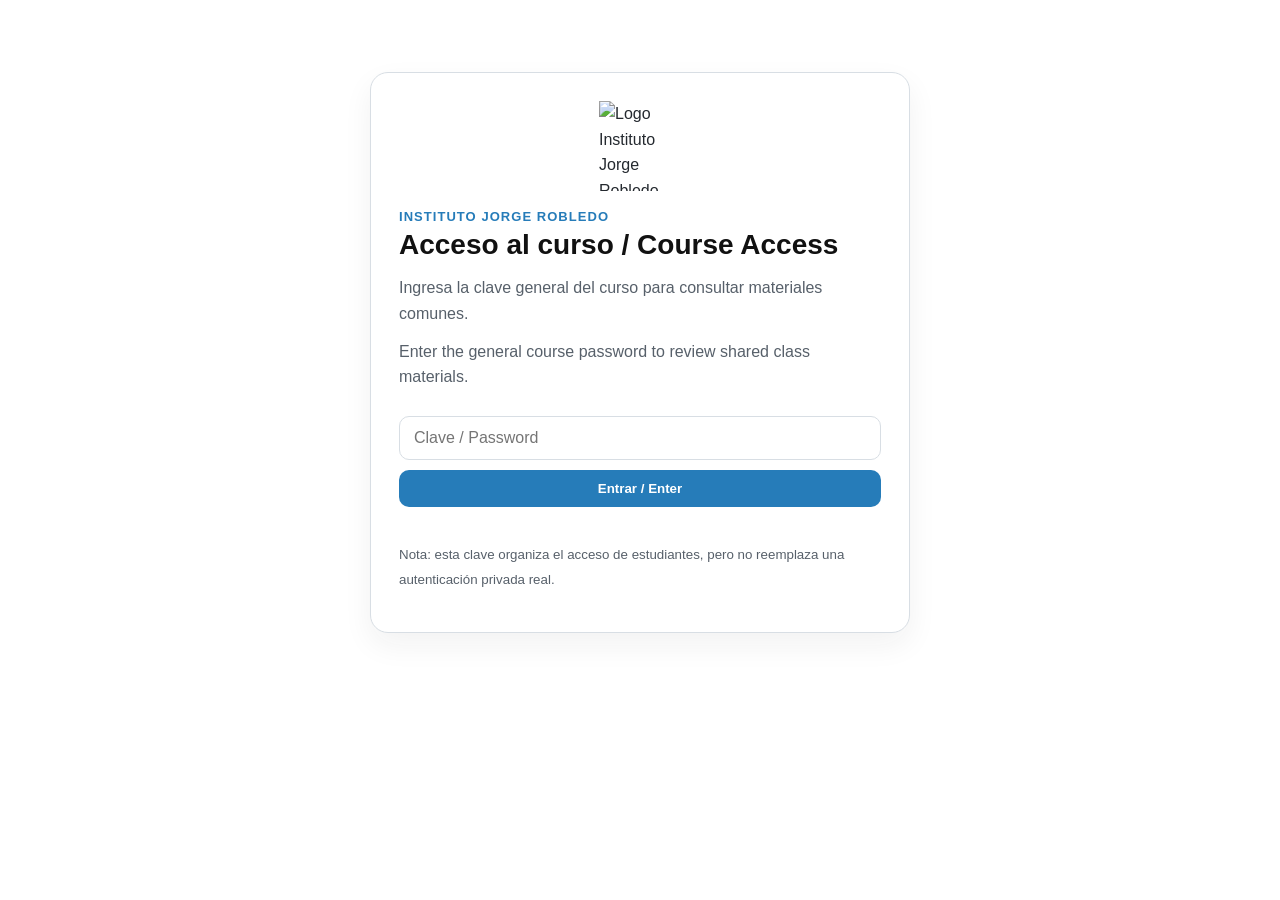
==== index.html @ e79c22cb "Add Math Workshop course homepage" ====
<!DOCTYPE html>
<html lang="es">
<head>
  <meta charset="UTF-8" />
  <meta name="viewport" content="width=device-width, initial-scale=1.0" />
  <title>Taller de Matemáticas 8° | Instituto Jorge Robledo</title>
  <link rel="stylesheet" href="assets/style.css" />
</head>
<body>
  <section id="login" class="lock-screen">
    <img class="lock-logo" src="assets/logo_colegio_transparente.png" alt="Logo Instituto Jorge Robledo" />
    <p class="kicker">Instituto Jorge Robledo</p>
    <h2>Acceso al curso / Course Access</h2>
    <p>Ingresa la clave general del curso para consultar materiales comunes.</p>
    <p>Enter the general course password to review shared class materials.</p>
    <input id="password" type="password" placeholder="Clave / Password" autocomplete="current-password" />
    <button onclick="checkAccess()">Entrar / Enter</button>
    <p id="error" class="error"></p>
    <p><small>Nota: esta clave organiza el acceso de estudiantes, pero no reemplaza una autenticación privada real.</small></p>
  </section>

  <main id="content" class="page" style="display:none;">
    <header class="hero">
      <img class="school-logo" src="assets/logo_colegio_transparente.png" alt="Logo Instituto Jorge Robledo" />
      <div class="hero-text">
        <p class="kicker">Periodo académico 3 · 2026-2</p>
        <h1>Taller de Matemáticas 8°</h1>
        <p><strong>Math Workshop 8th Grade</strong> · Página académica para práctica, guías, actividades y fortalecimiento conceptual.</p>
        <p>Academic course page for practice, guides, activities, and conceptual reinforcement.</p>
        <div class="badges">
          <span class="badge">8°A</span>
          <span class="badge">8°B</span>
          <span class="badge">8°C</span>
          <span class="badge">Taller de Matemáticas</span>
          <span class="badge">Math Workshop</span>
        </div>
      </div>
    </header>

    <section class="layout">
      <aside class="sidebar">
        <div class="sidebar-title">Navegación / Navigation</div>
        <ul class="nav-list">
          <li><a href="#ultima-clase">Última clase</a></li>
          <li><a href="#materiales">Materiales comunes</a></li>
          <li><a href="#grupos">Acceso por grupo</a></li>
          <li><a href="#archivo">Archivo semanal</a></li>
        </ul>
      </aside>

      <div class="card-grid">
        <article id="ultima-clase" class="card full">
          <h2>Última clase / Latest Class</h2>
          <div class="notice">
            <p><strong>Semana 01:</strong> Introducción al taller, acuerdos de trabajo y diagnóstico inicial de razonamiento matemático.</p>
            <p><strong>Week 01:</strong> Workshop introduction, classroom agreements, and initial mathematical reasoning diagnostic activity.</p>
          </div>
          <div class="button-row">
            <a class="button" href="clases/semana-01/">Abrir Semana 01</a>
            <a class="button secondary" href="README.md">Ver README</a>
          </div>
        </article>

        <article id="materiales" class="card">
          <h2>Materiales comunes / Shared Materials</h2>
          <p>Los videos, conceptos generales, guías y recursos base serán iguales para 8°A, 8°B y 8°C.</p>
          <p>General videos, concepts, guides, and base resources will be shared across 8°A, 8°B, and 8°C.</p>
        </article>

        <article id="grupos" class="card">
          <h2>Acceso por grupo / Group Access</h2>
          <p>Cada grupo tendrá una clave específica para recordatorios, actividades y observaciones particulares.</p>
          <div class="button-row">
            <a class="button secondary" href="grupos/8A.html">8°A</a>
            <a class="button secondary" href="grupos/8B.html">8°B</a>
            <a class="button secondary" href="grupos/8C.html">8°C</a>
          </div>
        </article>

        <article id="archivo" class="card full">
          <h2>Archivo semanal / Weekly Archive</h2>
          <p>Las clases se organizarán por semana para que los estudiantes puedan revisar contenido visto, descargar recursos y preparar actividades pendientes.</p>
          <ul>
            <li><a href="clases/semana-01/">Semana 01 · Introducción al taller</a></li>
          </ul>
        </article>
      </div>
    </section>

    <footer class="footer">
      <p>Instituto Jorge Robledo · Taller de Matemáticas 8° · 2026-2</p>
      <p>Hosted on GitHub Pages.</p>
    </footer>
  </main>

  <script>
    const COURSE_PASSWORD = "taller8-2026";
    const ACCESS_KEY = "ijr-taller-matematicas-8-2026-2-access";

    function checkAccess() {
      const input = document.getElementById("password").value.trim();
      const error = document.getElementById("error");
      if (input === COURSE_PASSWORD) {
        localStorage.setItem(ACCESS_KEY, "ok");
        document.getElementById("login").style.display = "none";
        document.getElementById("content").style.display = "block";
      } else {
        error.textContent = "Clave incorrecta. Verifica con el docente. / Incorrect password.";
      }
    }

    window.onload = () => {
      if (localStorage.getItem(ACCESS_KEY) === "ok") {
        document.getElementById("login").style.display = "none";
        document.getElementById("content").style.display = "block";
      }
    };
  </script>
</body>
</html>
---- assets/style.css ----
:root {
  --bg: #ffffff;
  --text: #24292f;
  --muted: #57606a;
  --soft: #f6f8fa;
  --border: #d8dee4;
  --primary: #267CB9;
  --primary-dark: #1f5f8f;
  --success: #1a7f37;
  --warning: #9a6700;
}

* { box-sizing: border-box; }

body {
  margin: 0;
  background: var(--bg);
  color: var(--text);
  font-family: -apple-system, BlinkMacSystemFont, "Segoe UI", Helvetica, Arial, sans-serif;
  line-height: 1.6;
}

.page {
  max-width: 1180px;
  margin: 0 auto;
  padding: 48px 28px 72px;
}

.hero {
  display: grid;
  grid-template-columns: auto 1fr;
  align-items: center;
  gap: 22px;
  padding-bottom: 30px;
  border-bottom: 1px solid var(--border);
}

.hero-text { min-width: 0; }

.school-logo {
  width: 96px;
  height: 104px;
  object-fit: contain;
  display: block;
}

.lock-logo {
  width: 82px;
  height: 90px;
  object-fit: contain;
  display: block;
  margin: 0 auto 16px;
}

.kicker {
  color: var(--primary);
  font-size: 13px;
  font-weight: 800;
  letter-spacing: 0.08em;
  text-transform: uppercase;
  margin: 0;
}

h1 {
  margin: 0;
  color: #111111;
  font-size: clamp(34px, 5vw, 56px);
  line-height: 1.04;
  font-weight: 850;
}

h2 {
  margin: 0 0 14px;
  color: #111111;
  font-size: 28px;
  line-height: 1.2;
}

h3 {
  margin: 0 0 10px;
  color: #111111;
  font-size: 20px;
}

p { margin: 0 0 12px; color: var(--muted); }

a { color: var(--primary); text-decoration: none; }
a:hover { text-decoration: underline; }

.layout {
  display: grid;
  grid-template-columns: 280px 1fr;
  gap: 42px;
  margin-top: 34px;
}

.sidebar {
  position: sticky;
  top: 28px;
  align-self: start;
  border: 1px solid var(--border);
  border-radius: 16px;
  padding: 22px;
  background: #fff;
}

.sidebar-title {
  color: #111;
  font-weight: 850;
  margin-bottom: 12px;
}

.nav-list {
  list-style: none;
  padding: 0;
  margin: 0;
}

.nav-list li { margin: 8px 0; }
.nav-list a {
  display: block;
  padding: 8px 10px;
  border-radius: 8px;
  color: var(--text);
}
.nav-list a:hover { background: var(--soft); text-decoration: none; }

.card-grid {
  display: grid;
  grid-template-columns: repeat(2, minmax(0, 1fr));
  gap: 18px;
}

.card {
  border: 1px solid var(--border);
  border-radius: 16px;
  padding: 22px;
  background: #fff;
  box-shadow: 0 8px 24px rgba(31, 35, 40, 0.04);
}

.card.full { grid-column: 1 / -1; }

.badges {
  display: flex;
  flex-wrap: wrap;
  gap: 8px;
  margin-top: 16px;
}

.badge {
  display: inline-block;
  padding: 5px 10px;
  border: 1px solid var(--border);
  border-radius: 999px;
  color: var(--muted);
  font-size: 12px;
  font-weight: 700;
  background: #fff;
}

.button-row {
  display: flex;
  flex-wrap: wrap;
  gap: 10px;
  margin-top: 18px;
}

.button {
  display: inline-block;
  padding: 9px 13px;
  border-radius: 8px;
  background: var(--primary);
  color: #fff;
  font-size: 13px;
  font-weight: 800;
  text-transform: uppercase;
  letter-spacing: .04em;
}
.button:hover {
  background: var(--primary-dark);
  color: #fff;
  text-decoration: none;
}

.button.secondary {
  background: #fff;
  color: var(--primary);
  border: 1px solid var(--border);
}
.button.secondary:hover { background: var(--soft); }

.notice {
  border-left: 4px solid var(--primary);
  background: var(--soft);
  padding: 14px 16px;
  border-radius: 10px;
}

.lock-screen {
  max-width: 540px;
  margin: 72px auto;
  padding: 28px;
  border: 1px solid var(--border);
  border-radius: 18px;
  background: #fff;
  box-shadow: 0 12px 30px rgba(31, 35, 40, 0.06);
}

.lock-screen input {
  width: 100%;
  padding: 12px 14px;
  margin: 14px 0 10px;
  border: 1px solid var(--border);
  border-radius: 10px;
  font-size: 16px;
}

.lock-screen button {
  width: 100%;
  padding: 11px 14px;
  border: 0;
  border-radius: 10px;
  background: var(--primary);
  color: #fff;
  font-weight: 850;
  cursor: pointer;
}

.error { color: #cf222e; font-size: 14px; min-height: 22px; }

.footer {
  margin-top: 60px;
  padding-top: 24px;
  border-top: 1px solid var(--border);
  color: var(--muted);
  font-size: 13px;
}

@media (max-width: 860px) {
  .layout { grid-template-columns: 1fr; }
  .sidebar { position: static; }
  .card-grid { grid-template-columns: 1fr; }
  .page { padding: 34px 20px 56px; }
  .hero { grid-template-columns: 1fr; }
  .school-logo { width: 82px; height: 90px; }
}
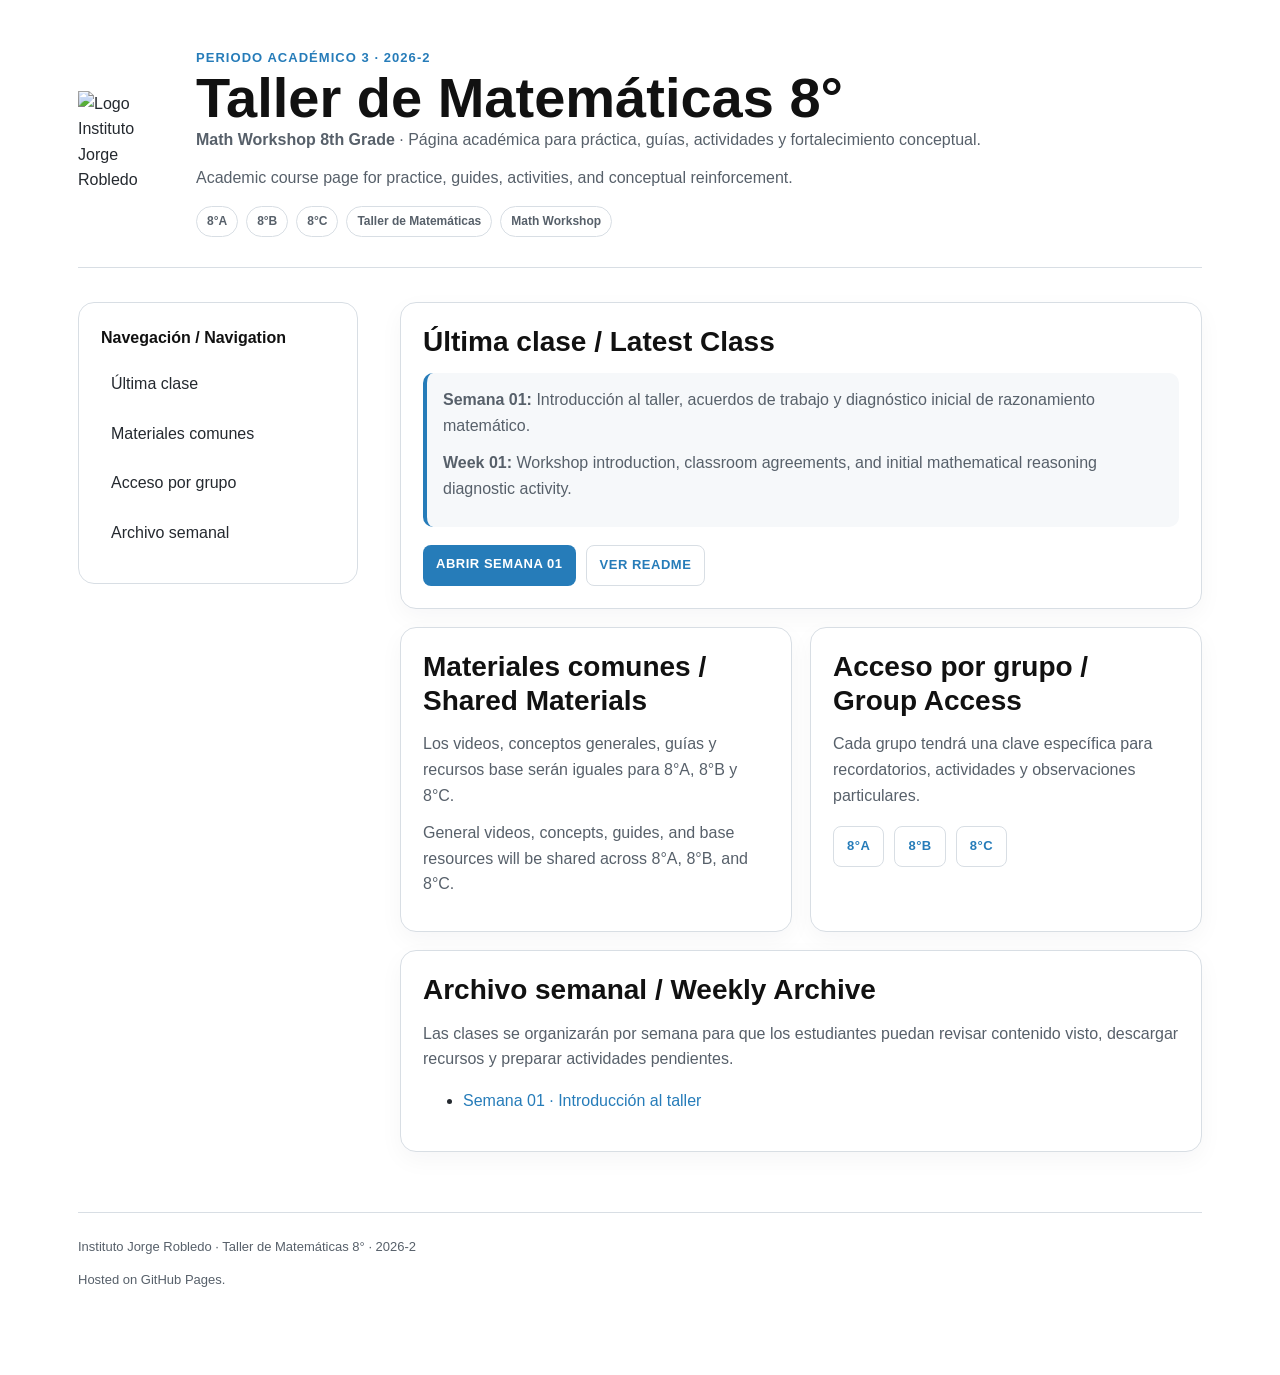
==== commit dbfc6fe1: "Remove general course password from homepage" ====
--- a/index.html
+++ b/index.html
@@ -7,19 +7,7 @@
   <link rel="stylesheet" href="assets/style.css" />
 </head>
 <body>
-  <section id="login" class="lock-screen">
-    <img class="lock-logo" src="assets/logo_colegio_transparente.png" alt="Logo Instituto Jorge Robledo" />
-    <p class="kicker">Instituto Jorge Robledo</p>
-    <h2>Acceso al curso / Course Access</h2>
-    <p>Ingresa la clave general del curso para consultar materiales comunes.</p>
-    <p>Enter the general course password to review shared class materials.</p>
-    <input id="password" type="password" placeholder="Clave / Password" autocomplete="current-password" />
-    <button onclick="checkAccess()">Entrar / Enter</button>
-    <p id="error" class="error"></p>
-    <p><small>Nota: esta clave organiza el acceso de estudiantes, pero no reemplaza una autenticación privada real.</small></p>
-  </section>
-
-  <main id="content" class="page" style="display:none;">
+  <main class="page">
     <header class="hero">
       <img class="school-logo" src="assets/logo_colegio_transparente.png" alt="Logo Instituto Jorge Robledo" />
       <div class="hero-text">
@@ -92,29 +80,5 @@
       <p>Hosted on GitHub Pages.</p>
     </footer>
   </main>
-
-  <script>
-    const COURSE_PASSWORD = "taller8-2026";
-    const ACCESS_KEY = "ijr-taller-matematicas-8-2026-2-access";
-
-    function checkAccess() {
-      const input = document.getElementById("password").value.trim();
-      const error = document.getElementById("error");
-      if (input === COURSE_PASSWORD) {
-        localStorage.setItem(ACCESS_KEY, "ok");
-        document.getElementById("login").style.display = "none";
-        document.getElementById("content").style.display = "block";
-      } else {
-        error.textContent = "Clave incorrecta. Verifica con el docente. / Incorrect password.";
-      }
-    }
-
-    window.onload = () => {
-      if (localStorage.getItem(ACCESS_KEY) === "ok") {
-        document.getElementById("login").style.display = "none";
-        document.getElementById("content").style.display = "block";
-      }
-    };
-  </script>
 </body>
 </html>
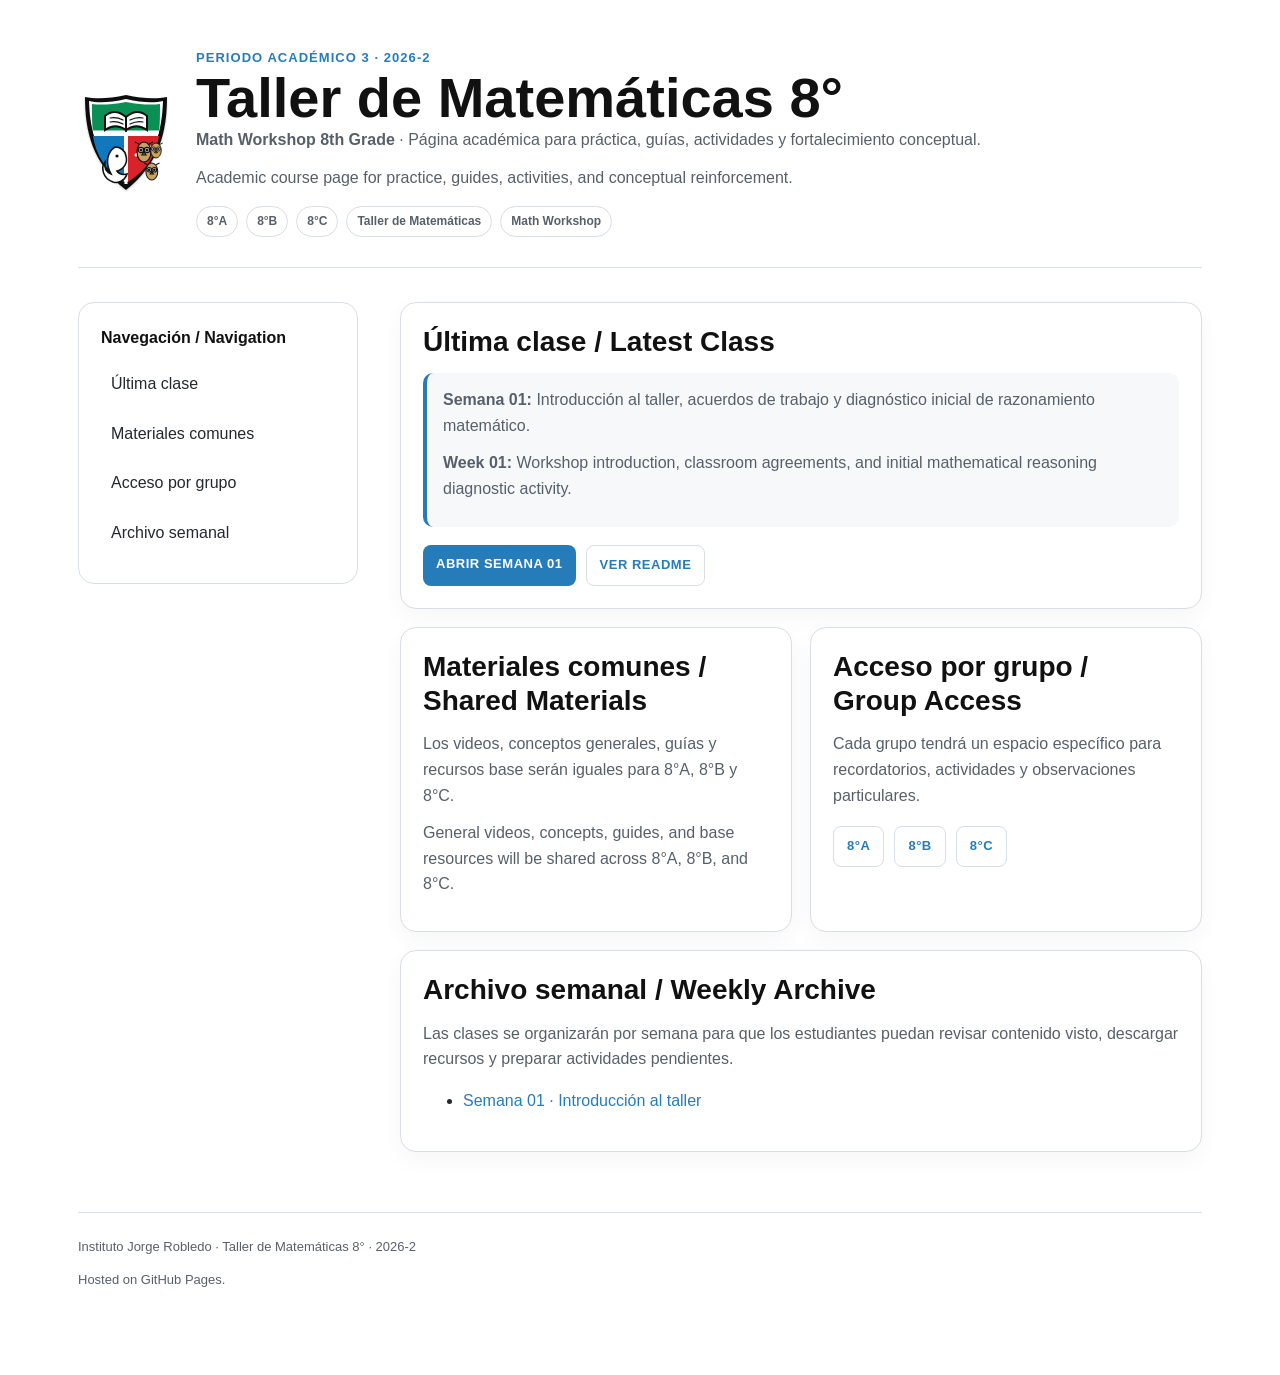
==== commit d61e215b: "Use stable SVG logo on homepage" ====
--- a/index.html
+++ b/index.html
@@ -9,7 +9,7 @@
 <body>
   <main class="page">
     <header class="hero">
-      <img class="school-logo" src="assets/logo_colegio_transparente.png" alt="Logo Instituto Jorge Robledo" />
+      <img class="school-logo" src="assets/logo_ijr.svg?v=20260706-2" alt="Logo Instituto Jorge Robledo" loading="eager" decoding="sync" />
       <div class="hero-text">
         <p class="kicker">Periodo académico 3 · 2026-2</p>
         <h1>Taller de Matemáticas 8°</h1>
@@ -57,7 +57,7 @@
 
         <article id="grupos" class="card">
           <h2>Acceso por grupo / Group Access</h2>
-          <p>Cada grupo tendrá una clave específica para recordatorios, actividades y observaciones particulares.</p>
+          <p>Cada grupo tendrá un espacio específico para recordatorios, actividades y observaciones particulares.</p>
           <div class="button-row">
             <a class="button secondary" href="grupos/8A.html">8°A</a>
             <a class="button secondary" href="grupos/8B.html">8°B</a>
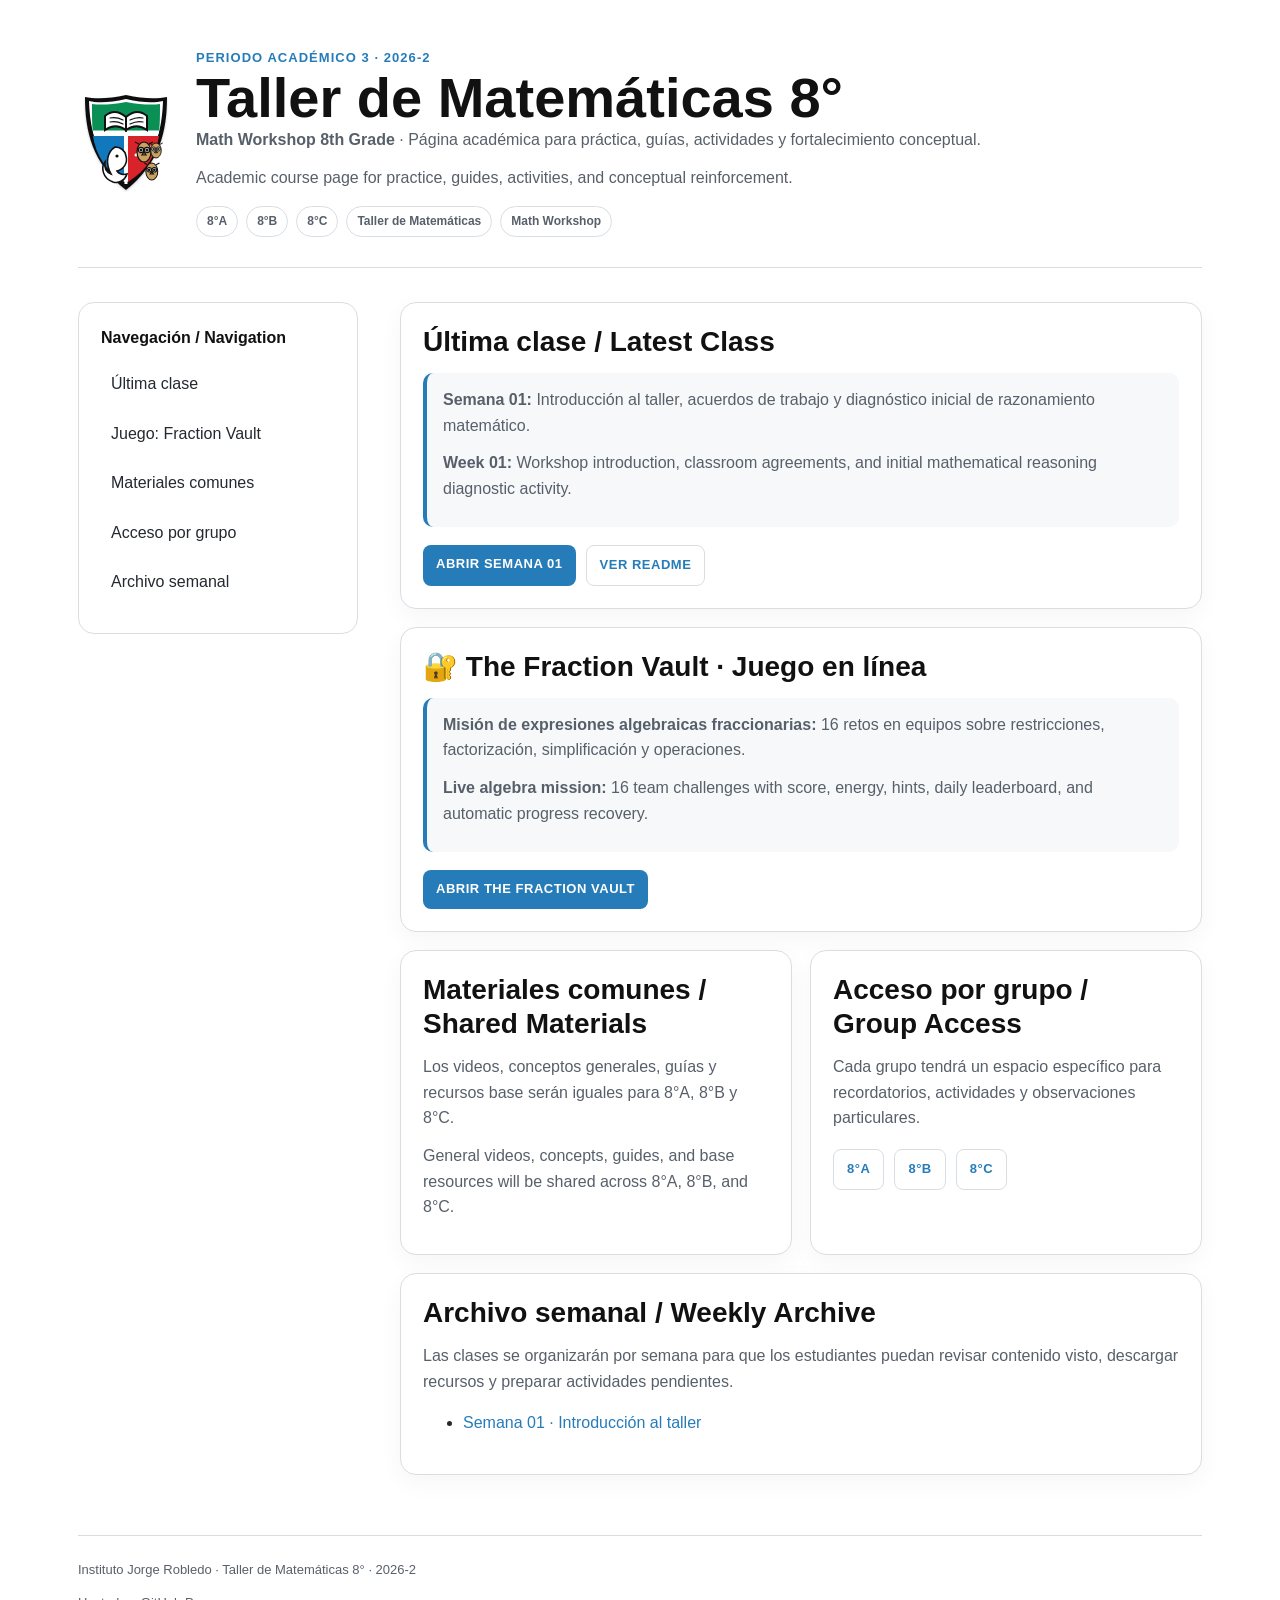
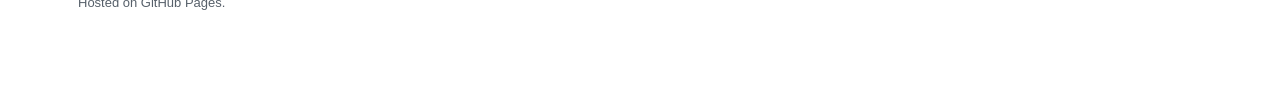
==== commit 44b00a33: "feat(game): link Fraction Vault from course home" ====
--- a/index.html
+++ b/index.html
@@ -30,6 +30,7 @@
         <div class="sidebar-title">Navegación / Navigation</div>
         <ul class="nav-list">
           <li><a href="#ultima-clase">Última clase</a></li>
+          <li><a href="#juego">Juego: Fraction Vault</a></li>
           <li><a href="#materiales">Materiales comunes</a></li>
           <li><a href="#grupos">Acceso por grupo</a></li>
           <li><a href="#archivo">Archivo semanal</a></li>
@@ -46,6 +47,17 @@
           <div class="button-row">
             <a class="button" href="clases/semana-01/">Abrir Semana 01</a>
             <a class="button secondary" href="README.md">Ver README</a>
+          </div>
+        </article>
+
+        <article id="juego" class="card full">
+          <h2>🔐 The Fraction Vault · Juego en línea</h2>
+          <div class="notice">
+            <p><strong>Misión de expresiones algebraicas fraccionarias:</strong> 16 retos en equipos sobre restricciones, factorización, simplificación y operaciones.</p>
+            <p><strong>Live algebra mission:</strong> 16 team challenges with score, energy, hints, daily leaderboard, and automatic progress recovery.</p>
+          </div>
+          <div class="button-row">
+            <a class="button" href="games/fraction-vault/">Abrir The Fraction Vault</a>
           </div>
         </article>
 
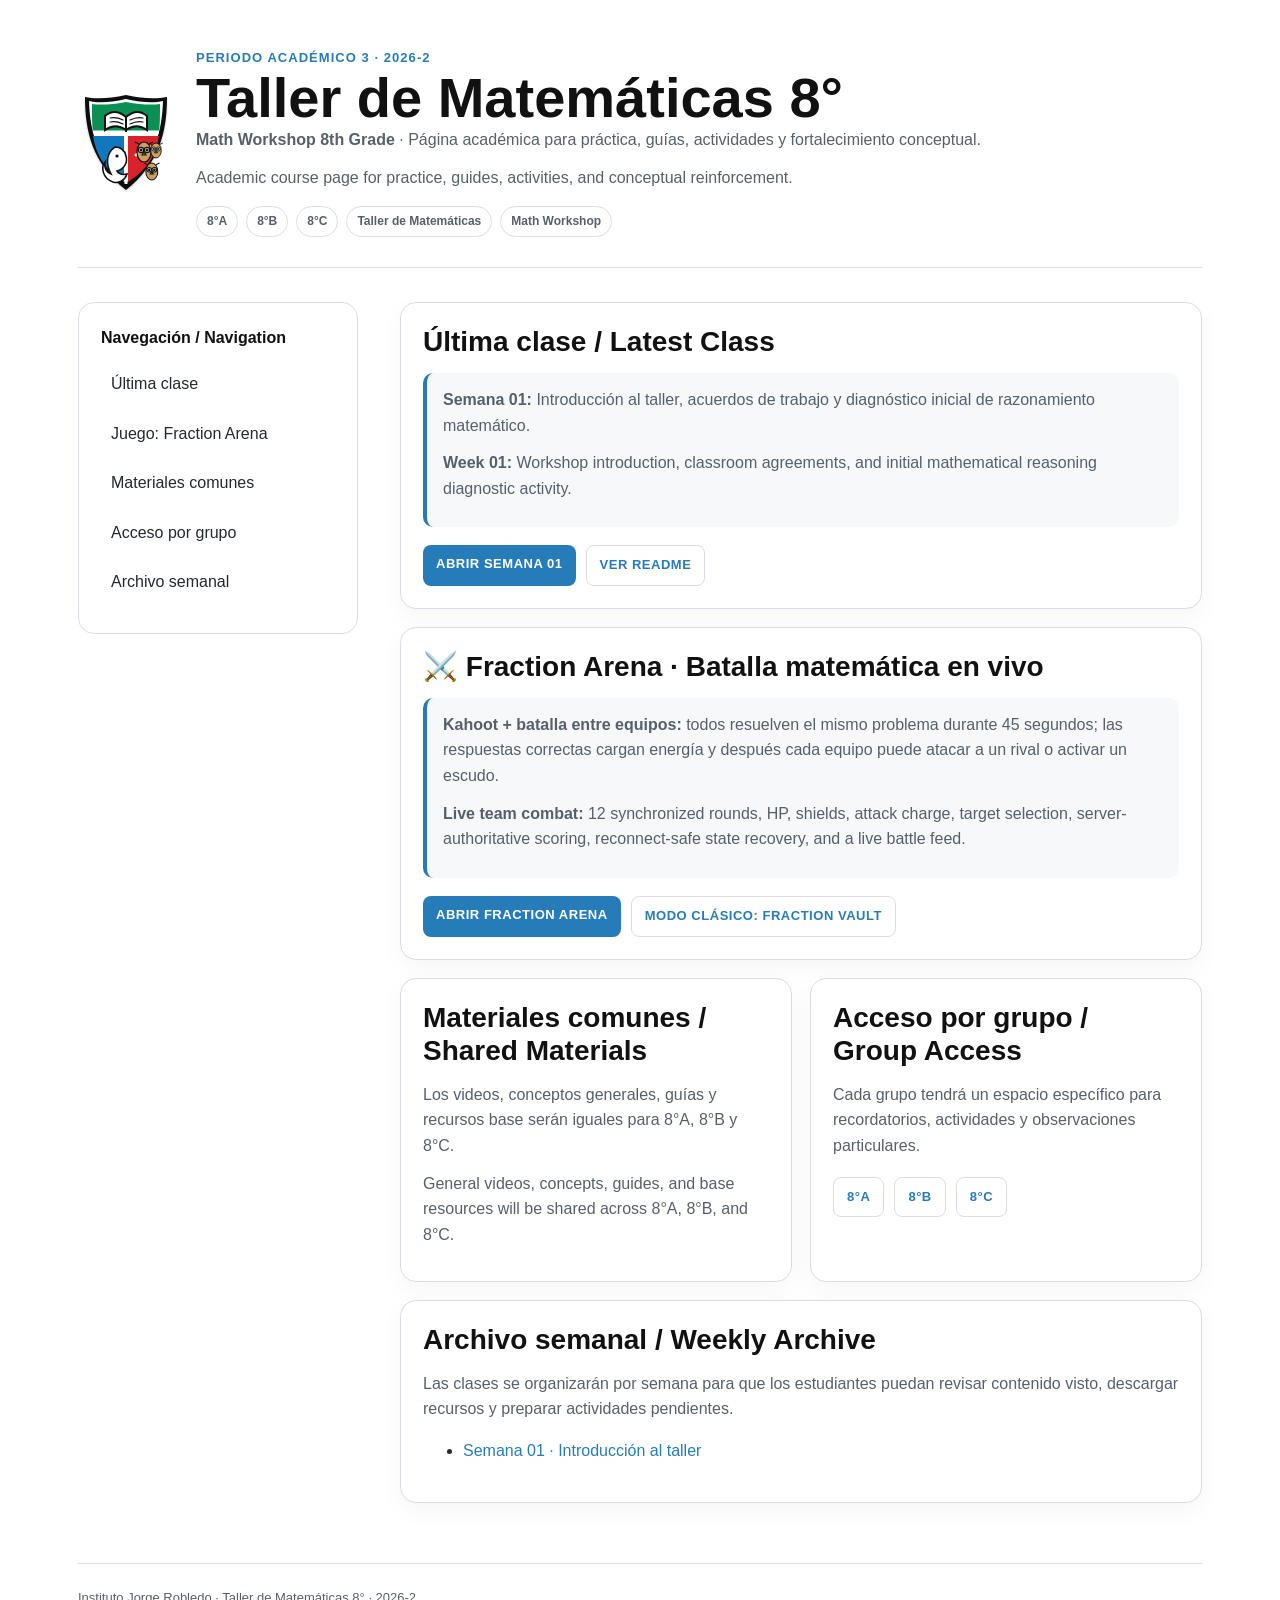
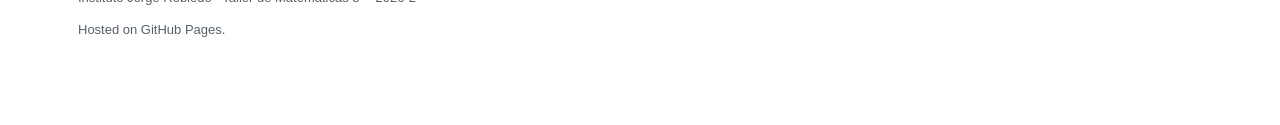
==== commit fd7a4a0e: "feat: feature Fraction Arena live battle on course page" ====
--- a/index.html
+++ b/index.html
@@ -30,7 +30,7 @@
         <div class="sidebar-title">Navegación / Navigation</div>
         <ul class="nav-list">
           <li><a href="#ultima-clase">Última clase</a></li>
-          <li><a href="#juego">Juego: Fraction Vault</a></li>
+          <li><a href="#juego">Juego: Fraction Arena</a></li>
           <li><a href="#materiales">Materiales comunes</a></li>
           <li><a href="#grupos">Acceso por grupo</a></li>
           <li><a href="#archivo">Archivo semanal</a></li>
@@ -51,13 +51,14 @@
         </article>
 
         <article id="juego" class="card full">
-          <h2>🔐 The Fraction Vault · Juego en línea</h2>
+          <h2>⚔️ Fraction Arena · Batalla matemática en vivo</h2>
           <div class="notice">
-            <p><strong>Misión de expresiones algebraicas fraccionarias:</strong> 16 retos en equipos sobre restricciones, factorización, simplificación y operaciones.</p>
-            <p><strong>Live algebra mission:</strong> 16 team challenges with score, energy, hints, daily leaderboard, and automatic progress recovery.</p>
+            <p><strong>Kahoot + batalla entre equipos:</strong> todos resuelven el mismo problema durante 45 segundos; las respuestas correctas cargan energía y después cada equipo puede atacar a un rival o activar un escudo.</p>
+            <p><strong>Live team combat:</strong> 12 synchronized rounds, HP, shields, attack charge, target selection, server-authoritative scoring, reconnect-safe state recovery, and a live battle feed.</p>
           </div>
           <div class="button-row">
-            <a class="button" href="games/fraction-vault/">Abrir The Fraction Vault</a>
+            <a class="button" href="games/fraction-arena/">Abrir Fraction Arena</a>
+            <a class="button secondary" href="games/fraction-vault/">Modo clásico: Fraction Vault</a>
           </div>
         </article>
 
